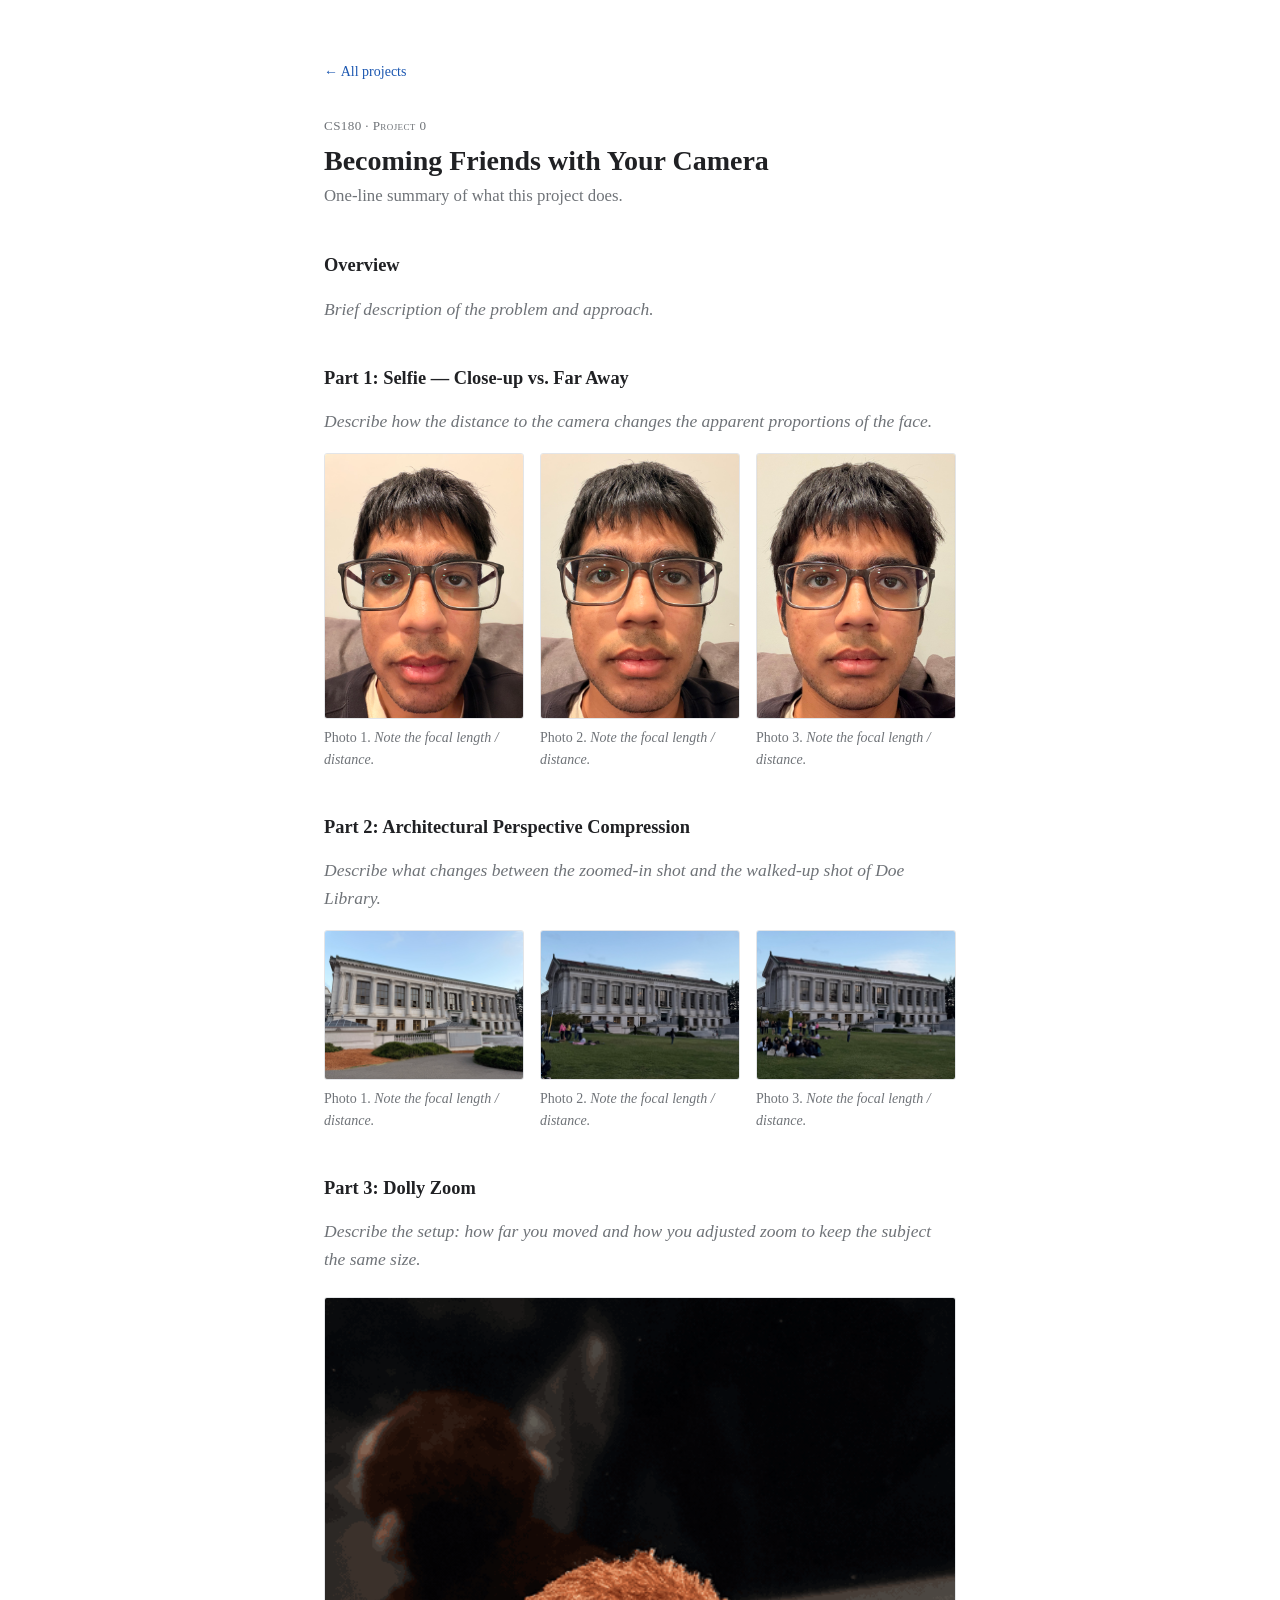
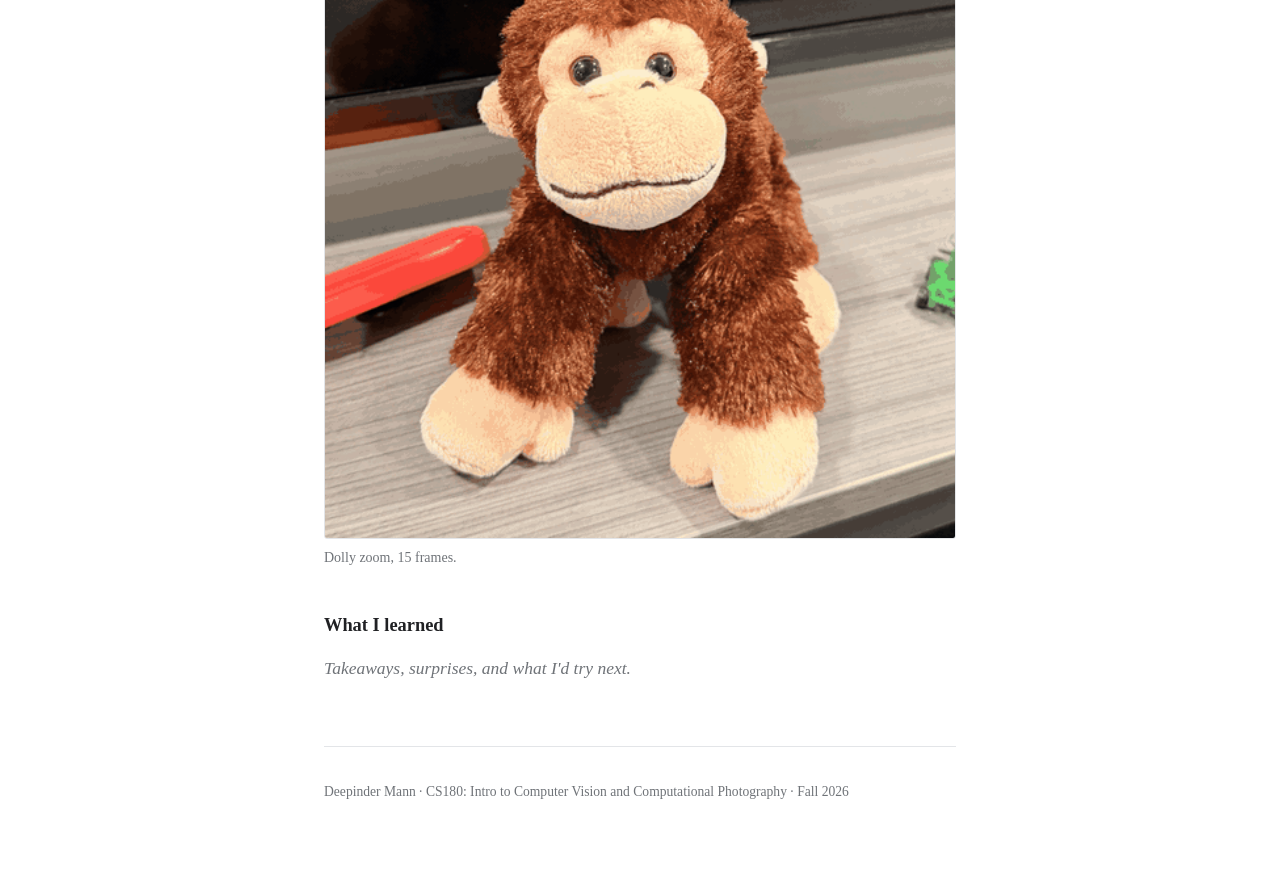
==== proj0/index.html @ 28d640af "Add CS180 project site with Project 0 photos Static site: landing page plus five project pages shari" ====
<!DOCTYPE html>
<html lang="en">
<head>
<meta charset="utf-8">
<meta name="viewport" content="width=device-width, initial-scale=1">
<title>Project 0 — Becoming Friends with Your Camera | CS180</title>
<link rel="stylesheet" href="../assets/css/style.css?v=2">
</head>
<body>
<div class="wrap">

  <a class="back" href="../index.html">&larr; All projects</a>

  <p class="meta">CS180 &middot; Project 0</p>
  <h1>Becoming Friends with Your Camera</h1>
  <p class="subtitle">One-line summary of what this project does.</p>

  <h2>Overview</h2>
  <p class="todo">Brief description of the problem and approach.</p>

  <h2>Part 1: Selfie — Close-up vs. Far Away</h2>
  <p class="todo">Describe how the distance to the camera changes the apparent
  proportions of the face.</p>

  <div class="grid">
    <figure>
      <img src="../assets/proj0/selfie-1.jpg" alt="Selfie, photo 1 of 3">
      <figcaption>Photo 1. <span class="todo">Note the focal length / distance.</span></figcaption>
    </figure>
    <figure>
      <img src="../assets/proj0/selfie-2.jpg" alt="Selfie, photo 2 of 3">
      <figcaption>Photo 2. <span class="todo">Note the focal length / distance.</span></figcaption>
    </figure>
    <figure>
      <img src="../assets/proj0/selfie-3.jpg" alt="Selfie, photo 3 of 3">
      <figcaption>Photo 3. <span class="todo">Note the focal length / distance.</span></figcaption>
    </figure>
  </div>

  <h2>Part 2: Architectural Perspective Compression</h2>
  <p class="todo">Describe what changes between the zoomed-in shot and the
  walked-up shot of Doe Library.</p>

  <div class="grid">
    <figure>
      <img src="../assets/proj0/building-1.jpg" alt="Doe Library, photo 1 of 3">
      <figcaption>Photo 1. <span class="todo">Note the focal length / distance.</span></figcaption>
    </figure>
    <figure>
      <img src="../assets/proj0/building-2.jpg" alt="Doe Library, photo 2 of 3">
      <figcaption>Photo 2. <span class="todo">Note the focal length / distance.</span></figcaption>
    </figure>
    <figure>
      <img src="../assets/proj0/building-3.jpg" alt="Doe Library, photo 3 of 3">
      <figcaption>Photo 3. <span class="todo">Note the focal length / distance.</span></figcaption>
    </figure>
  </div>

  <h2>Part 3: Dolly Zoom</h2>
  <p class="todo">Describe the setup: how far you moved and how you adjusted zoom
  to keep the subject the same size.</p>

  <figure>
    <img src="../assets/proj0/dolly-zoom.gif" alt="Dolly zoom animation, 15 frames">
    <figcaption>Dolly zoom, 15 frames.</figcaption>
  </figure>

  <h2>What I learned</h2>
  <p class="todo">Takeaways, surprises, and what I'd try next.</p>

  <footer>
    <p>Deepinder Mann &middot; CS180: Intro to Computer Vision and Computational Photography &middot; Fall 2026</p>
  </footer>

</div>
</body>
</html>
---- assets/css/style.css ----
/* CS180 project site — shared styles */

:root {
  --bg: #ffffff;
  --fg: #202124;
  --muted: #6f7378;
  --rule: #e3e5e8;
  --hover: #f5f6f8;
  --link: #1a56b0;
  --max: 42rem;
  --serif: Charter, "Bitstream Charter", "Sitka Text", Cambria, Georgia, serif;
}

* { box-sizing: border-box; }

html { -webkit-text-size-adjust: 100%; }

body {
  margin: 0;
  background: var(--bg);
  color: var(--fg);
  font: 17.5px/1.6 var(--serif);
}

.wrap {
  max-width: var(--max);
  margin: 0 auto;
  padding: 3.5rem 1.25rem 5rem;
}

a { color: var(--link); }
a:hover { text-decoration: none; }

h1, h2, h3 { line-height: 1.25; font-weight: 700; }

h1 { font-size: 1.75rem; margin: 0 0 0.35rem; }
h2 { font-size: 1.15rem; margin: 2.75rem 0 0.75rem; }
h3 { font-size: 1rem; margin: 1.75rem 0 0.5rem; }

.subtitle {
  color: var(--muted);
  margin: 0 0 2.5rem;
  font-size: 1.05rem;
}

.meta {
  font-size: 0.82rem;
  letter-spacing: 0.03em;
  font-variant: small-caps;
  color: var(--muted);
  margin: 0 0 0.4rem;
}

.back {
  display: inline-block;
  margin-bottom: 2rem;
  font-size: 0.875rem;
  text-decoration: none;
}
.back:hover { text-decoration: underline; }

hr {
  border: 0;
  border-top: 1px solid var(--rule);
  margin: 2.5rem 0;
}

/* Project index list */
.projects { list-style: none; padding: 0; margin: 0; }

.projects li { border-top: 1px solid var(--rule); }
.projects li:last-child { border-bottom: 1px solid var(--rule); }

.projects a {
  display: flex;
  gap: 1rem;
  align-items: baseline;
  padding: 1.1rem 0.5rem;
  text-decoration: none;
  color: inherit;
}
.projects a:hover { background: var(--hover); }

.projects .num {
  font-size: 0.8rem;
  color: var(--muted);
  min-width: 4.5rem;
}

.projects .name { font-weight: 600; color: var(--link); }
.projects .desc {
  display: block;
  font-weight: 400;
  color: var(--muted);
  font-size: 0.95rem;
}

/* Figures */
figure { margin: 1.5rem 0; }

figure img {
  width: 100%;
  height: auto;
  display: block;
  border: 1px solid var(--rule);
  border-radius: 3px;
}

figcaption {
  font-size: 0.875rem;
  color: var(--muted);
  margin-top: 0.5rem;
}

.grid {
  display: grid;
  grid-auto-flow: column;
  grid-auto-columns: 1fr;
  gap: 1rem;
}
.grid figure { margin: 0; min-width: 0; }

/* Stack on narrow screens, where a row of three would be unreadable */
@media (max-width: 34rem) {
  .grid {
    grid-auto-flow: row;
    grid-auto-columns: auto;
  }
}

/* Placeholder box for un-filled figures */
.placeholder {
  display: flex;
  align-items: center;
  justify-content: center;
  aspect-ratio: 4 / 3;
  border: 1px dashed var(--rule);
  border-radius: 3px;
  color: var(--muted);
  font-size: 0.85rem;
  font-style: italic;
}

.todo { color: var(--muted); font-style: italic; }

footer {
  margin-top: 4rem;
  padding-top: 1.25rem;
  border-top: 1px solid var(--rule);
  font-size: 0.85rem;
  color: var(--muted);
}

@media print {
  .back { display: none; }
}
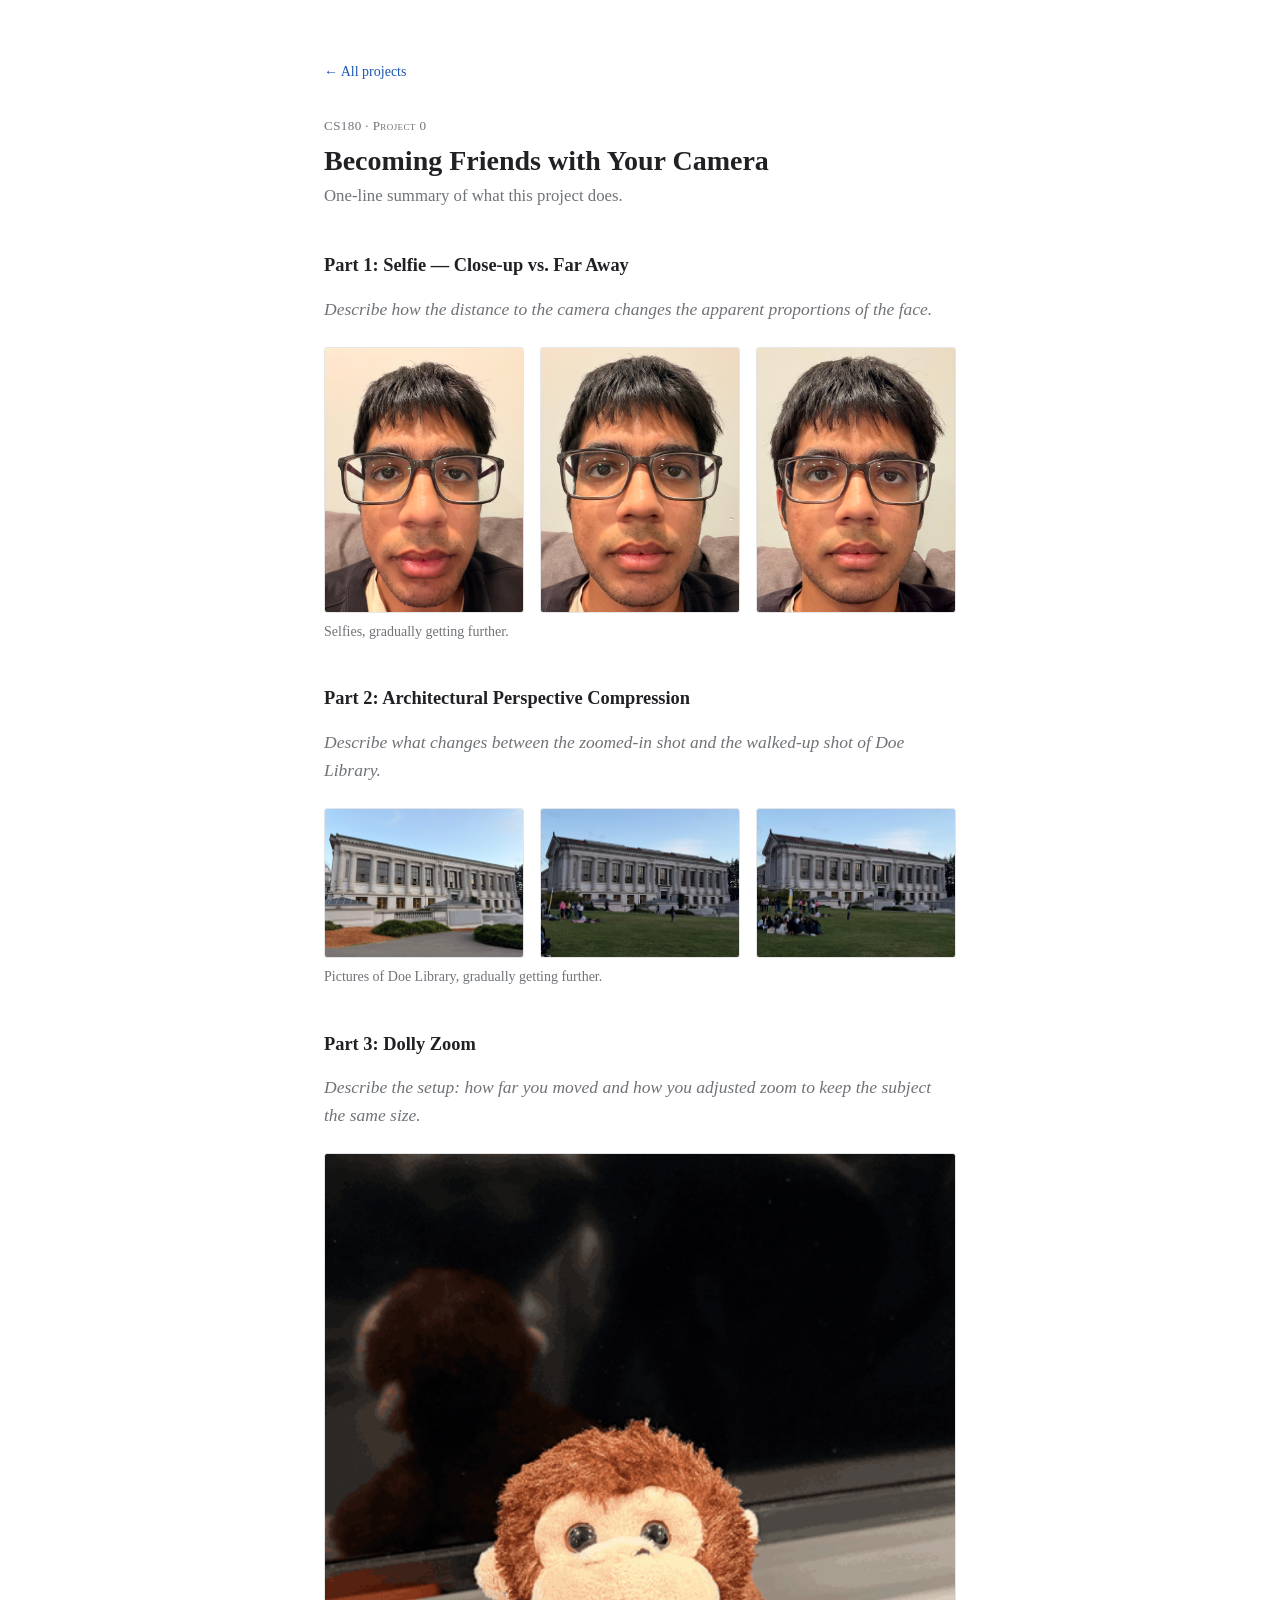
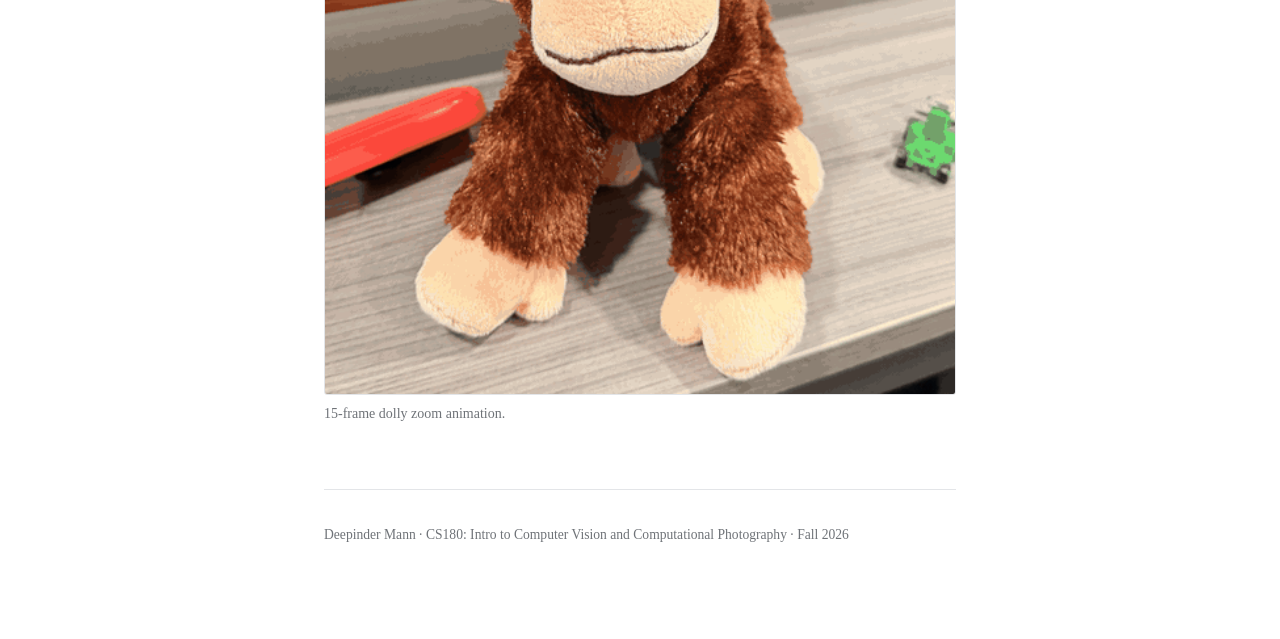
==== commit 9325d41c: "Trim Project 0 page to photos and group captions Drop the Overview and What I learned sections and t" ====
--- a/proj0/index.html
+++ b/proj0/index.html
@@ -15,46 +15,31 @@
   <h1>Becoming Friends with Your Camera</h1>
   <p class="subtitle">One-line summary of what this project does.</p>
 
-  <h2>Overview</h2>
-  <p class="todo">Brief description of the problem and approach.</p>
-
   <h2>Part 1: Selfie — Close-up vs. Far Away</h2>
   <p class="todo">Describe how the distance to the camera changes the apparent
   proportions of the face.</p>
 
-  <div class="grid">
-    <figure>
-      <img src="../assets/proj0/selfie-1.jpg" alt="Selfie, photo 1 of 3">
-      <figcaption>Photo 1. <span class="todo">Note the focal length / distance.</span></figcaption>
-    </figure>
-    <figure>
-      <img src="../assets/proj0/selfie-2.jpg" alt="Selfie, photo 2 of 3">
-      <figcaption>Photo 2. <span class="todo">Note the focal length / distance.</span></figcaption>
-    </figure>
-    <figure>
-      <img src="../assets/proj0/selfie-3.jpg" alt="Selfie, photo 3 of 3">
-      <figcaption>Photo 3. <span class="todo">Note the focal length / distance.</span></figcaption>
-    </figure>
-  </div>
+  <figure>
+    <div class="grid">
+      <img src="../assets/proj0/selfie-1.jpg" alt="Selfie taken closest to the camera">
+      <img src="../assets/proj0/selfie-2.jpg" alt="Selfie taken at a middle distance">
+      <img src="../assets/proj0/selfie-3.jpg" alt="Selfie taken furthest from the camera">
+    </div>
+    <figcaption>Selfies, gradually getting further.</figcaption>
+  </figure>
 
   <h2>Part 2: Architectural Perspective Compression</h2>
   <p class="todo">Describe what changes between the zoomed-in shot and the
   walked-up shot of Doe Library.</p>
 
-  <div class="grid">
-    <figure>
-      <img src="../assets/proj0/building-1.jpg" alt="Doe Library, photo 1 of 3">
-      <figcaption>Photo 1. <span class="todo">Note the focal length / distance.</span></figcaption>
-    </figure>
-    <figure>
-      <img src="../assets/proj0/building-2.jpg" alt="Doe Library, photo 2 of 3">
-      <figcaption>Photo 2. <span class="todo">Note the focal length / distance.</span></figcaption>
-    </figure>
-    <figure>
-      <img src="../assets/proj0/building-3.jpg" alt="Doe Library, photo 3 of 3">
-      <figcaption>Photo 3. <span class="todo">Note the focal length / distance.</span></figcaption>
-    </figure>
-  </div>
+  <figure>
+    <div class="grid">
+      <img src="../assets/proj0/building-1.jpg" alt="Doe Library, closest">
+      <img src="../assets/proj0/building-2.jpg" alt="Doe Library, middle distance">
+      <img src="../assets/proj0/building-3.jpg" alt="Doe Library, furthest">
+    </div>
+    <figcaption>Pictures of Doe Library, gradually getting further.</figcaption>
+  </figure>
 
   <h2>Part 3: Dolly Zoom</h2>
   <p class="todo">Describe the setup: how far you moved and how you adjusted zoom
@@ -62,11 +47,8 @@
 
   <figure>
     <img src="../assets/proj0/dolly-zoom.gif" alt="Dolly zoom animation, 15 frames">
-    <figcaption>Dolly zoom, 15 frames.</figcaption>
+    <figcaption>15-frame dolly zoom animation.</figcaption>
   </figure>
-
-  <h2>What I learned</h2>
-  <p class="todo">Takeaways, surprises, and what I'd try next.</p>
 
   <footer>
     <p>Deepinder Mann &middot; CS180: Intro to Computer Vision and Computational Photography &middot; Fall 2026</p>
--- a/assets/css/style.css
+++ b/assets/css/style.css
@@ -98,7 +98,8 @@
 /* Figures */
 figure { margin: 1.5rem 0; }
 
-figure img {
+figure img,
+.grid img {
   width: 100%;
   height: auto;
   display: block;
@@ -118,7 +119,7 @@
   grid-auto-columns: 1fr;
   gap: 1rem;
 }
-.grid figure { margin: 0; min-width: 0; }
+.grid > * { min-width: 0; }
 
 /* Stack on narrow screens, where a row of three would be unreadable */
 @media (max-width: 34rem) {
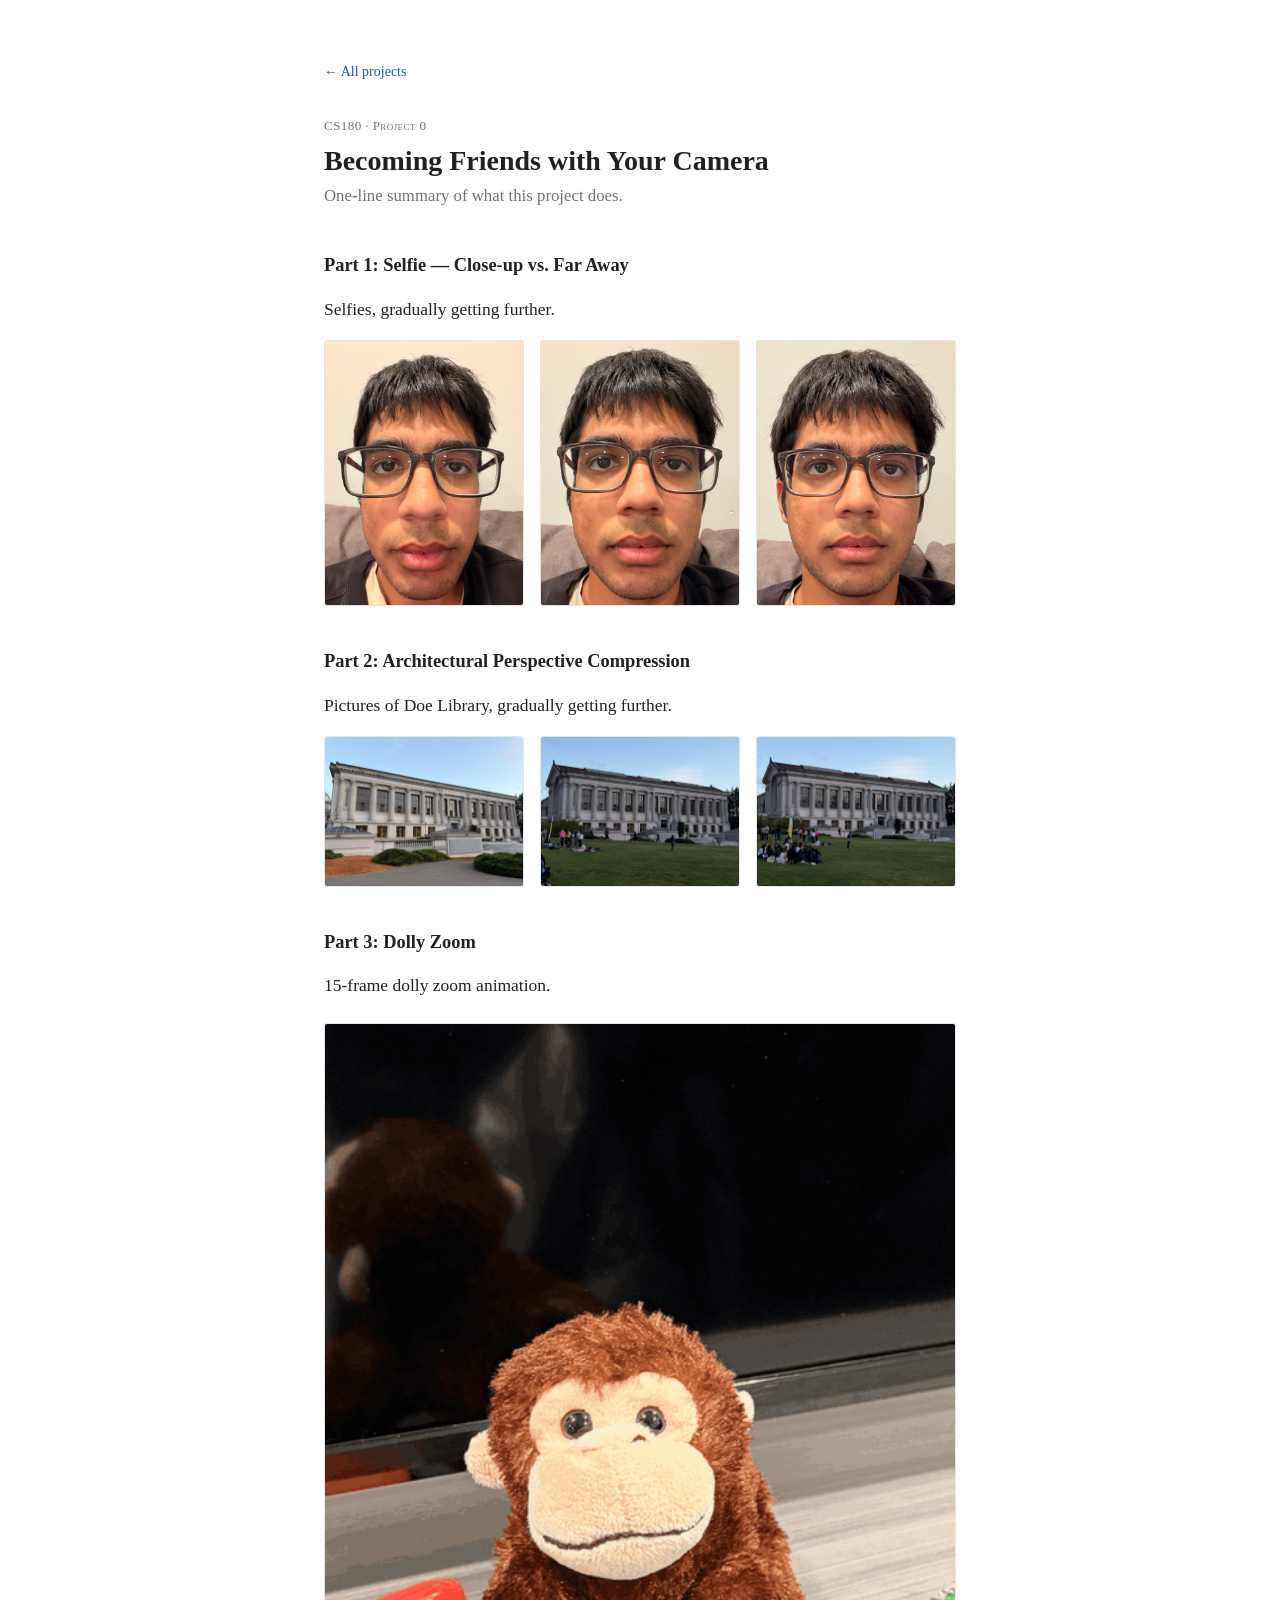
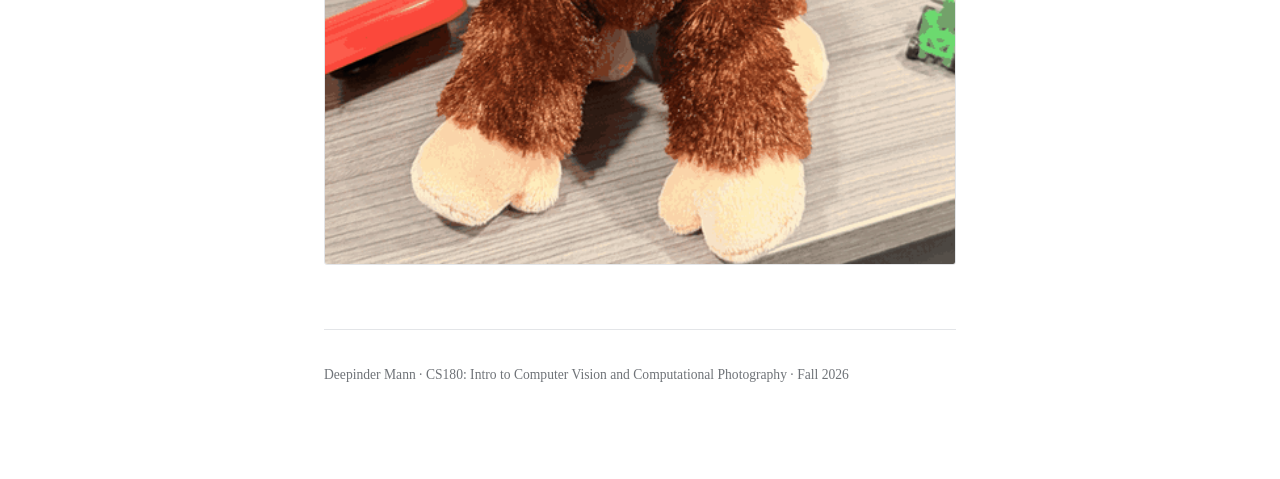
==== commit e2829c8f: "Move Project 0 captions above each photo series Replace the placeholder write-up prose with the capt" ====
--- a/proj0/index.html
+++ b/proj0/index.html
@@ -16,38 +16,28 @@
   <p class="subtitle">One-line summary of what this project does.</p>
 
   <h2>Part 1: Selfie — Close-up vs. Far Away</h2>
-  <p class="todo">Describe how the distance to the camera changes the apparent
-  proportions of the face.</p>
+  <p>Selfies, gradually getting further.</p>
 
-  <figure>
-    <div class="grid">
-      <img src="../assets/proj0/selfie-1.jpg" alt="Selfie taken closest to the camera">
-      <img src="../assets/proj0/selfie-2.jpg" alt="Selfie taken at a middle distance">
-      <img src="../assets/proj0/selfie-3.jpg" alt="Selfie taken furthest from the camera">
-    </div>
-    <figcaption>Selfies, gradually getting further.</figcaption>
-  </figure>
+  <div class="grid">
+    <img src="../assets/proj0/selfie-1.jpg" alt="Selfie taken closest to the camera">
+    <img src="../assets/proj0/selfie-2.jpg" alt="Selfie taken at a middle distance">
+    <img src="../assets/proj0/selfie-3.jpg" alt="Selfie taken furthest from the camera">
+  </div>
 
   <h2>Part 2: Architectural Perspective Compression</h2>
-  <p class="todo">Describe what changes between the zoomed-in shot and the
-  walked-up shot of Doe Library.</p>
+  <p>Pictures of Doe Library, gradually getting further.</p>
 
-  <figure>
-    <div class="grid">
-      <img src="../assets/proj0/building-1.jpg" alt="Doe Library, closest">
-      <img src="../assets/proj0/building-2.jpg" alt="Doe Library, middle distance">
-      <img src="../assets/proj0/building-3.jpg" alt="Doe Library, furthest">
-    </div>
-    <figcaption>Pictures of Doe Library, gradually getting further.</figcaption>
-  </figure>
+  <div class="grid">
+    <img src="../assets/proj0/building-1.jpg" alt="Doe Library, closest">
+    <img src="../assets/proj0/building-2.jpg" alt="Doe Library, middle distance">
+    <img src="../assets/proj0/building-3.jpg" alt="Doe Library, furthest">
+  </div>
 
   <h2>Part 3: Dolly Zoom</h2>
-  <p class="todo">Describe the setup: how far you moved and how you adjusted zoom
-  to keep the subject the same size.</p>
+  <p>15-frame dolly zoom animation.</p>
 
   <figure>
     <img src="../assets/proj0/dolly-zoom.gif" alt="Dolly zoom animation, 15 frames">
-    <figcaption>15-frame dolly zoom animation.</figcaption>
   </figure>
 
   <footer>
